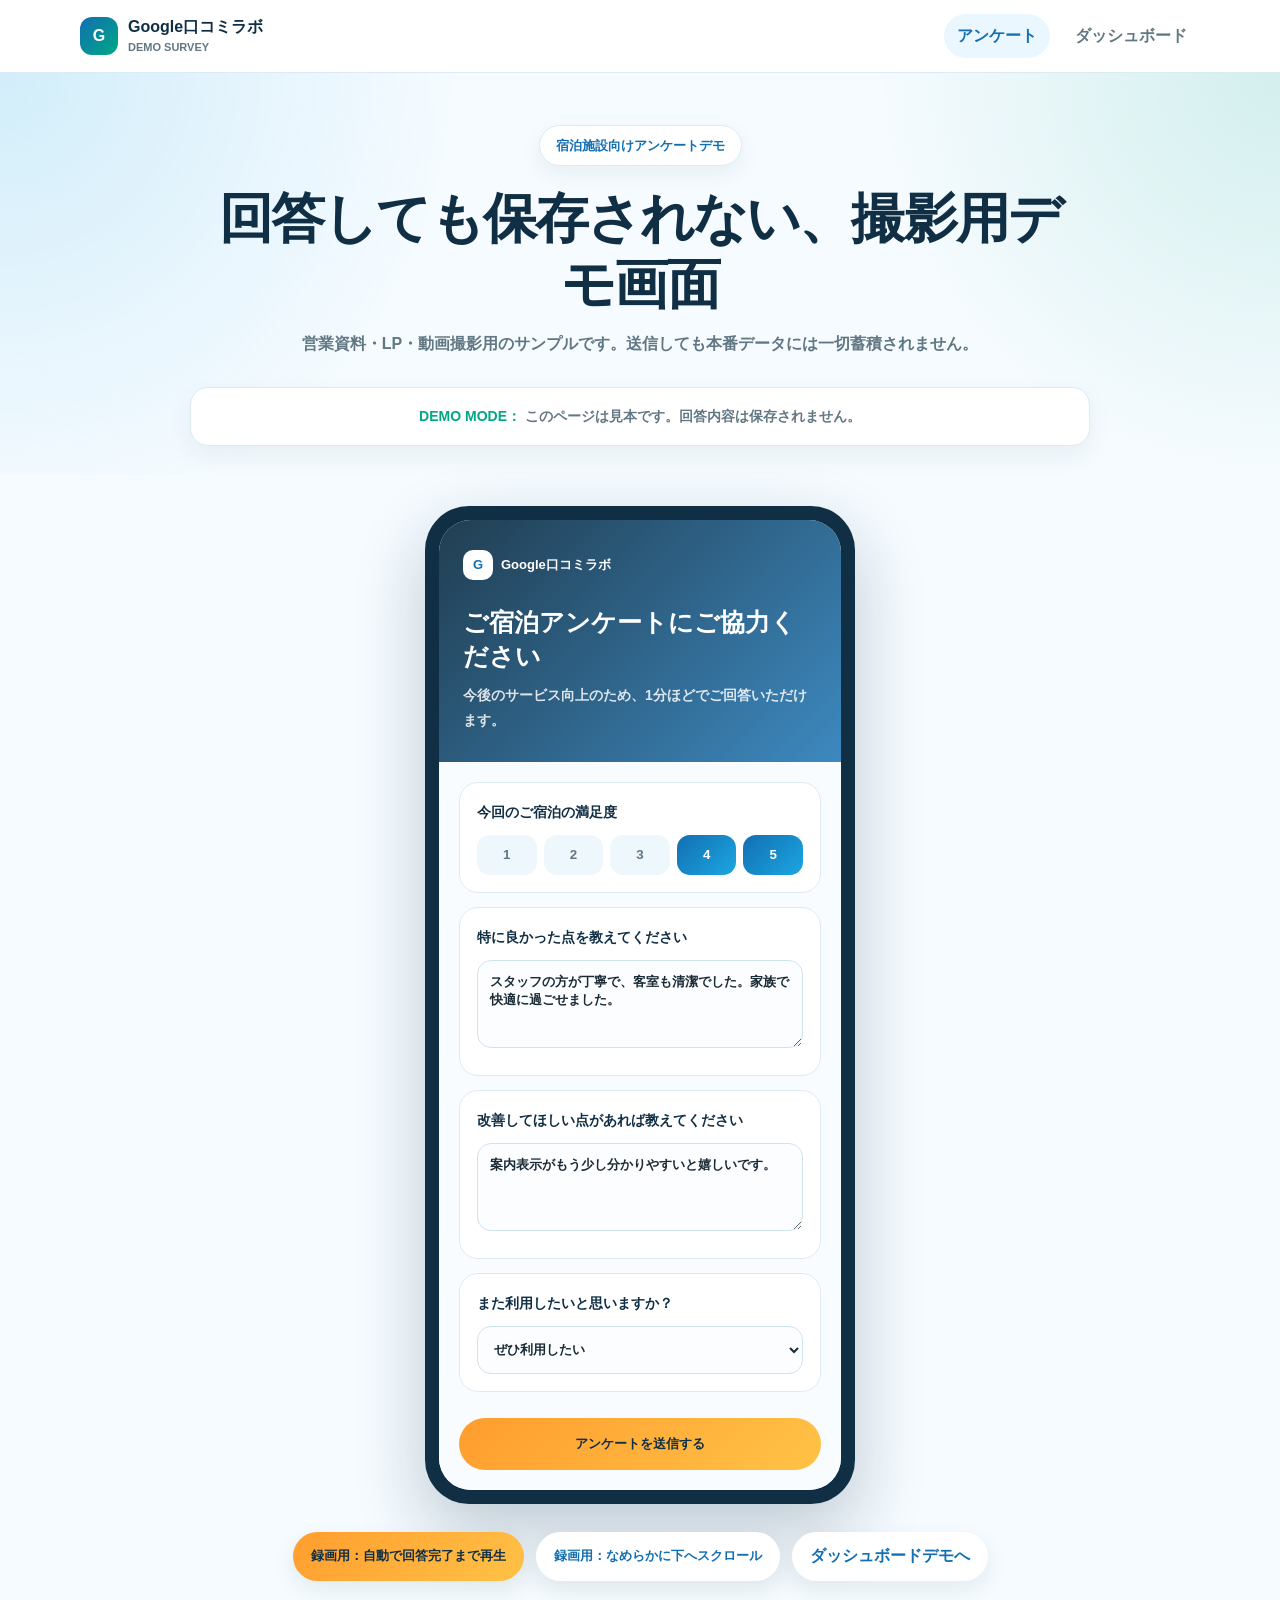
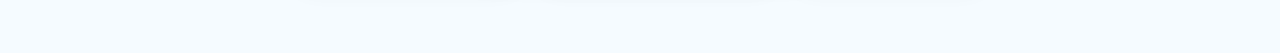
==== index.html @ e4e253d3 "Add files via upload" ====
<!DOCTYPE html><html lang="ja"><head><meta charset="UTF-8"><meta name="viewport" content="width=device-width,initial-scale=1.0"><title>Google口コミラボ｜アンケートデモ</title><link rel="stylesheet" href="style.css"></head><body><header class="demo-header"><div class="container header-inner"><a class="logo" href="index.html"><span class="logo-mark">G</span><span>Google口コミラボ<br><small>DEMO SURVEY</small></span></a><nav class="header-nav"><a class="active" href="index.html">アンケート</a><a href="dashboard.html">ダッシュボード</a></nav></div></header><section class="hero"><div class="container"><span class="badge">宿泊施設向けアンケートデモ</span><h1>回答しても保存されない、撮影用デモ画面</h1><p class="lead">営業資料・LP・動画撮影用のサンプルです。送信しても本番データには一切蓄積されません。</p><div class="notice"><strong>DEMO MODE：</strong> このページは見本です。回答内容は保存されません。</div></div></section><section class="screen-section"><div class="container"><div class="phone-wrap"><div class="phone-screen"><div id="surveyArea"><div class="survey-fv"><div class="mini-logo"><span>G</span>Google口コミラボ</div><h2>ご宿泊アンケートにご協力ください</h2><p>今後のサービス向上のため、1分ほどでご回答いただけます。</p></div><form class="survey-body" id="demoForm"><div class="form-card"><label>今回のご宿泊の満足度</label><div class="rating"><button type="button" class="rate">1</button><button type="button" class="rate">2</button><button type="button" class="rate">3</button><button type="button" class="rate selected">4</button><button type="button" class="rate selected">5</button></div></div><div class="form-card"><label>特に良かった点を教えてください</label><textarea>スタッフの方が丁寧で、客室も清潔でした。家族で快適に過ごせました。</textarea></div><div class="form-card"><label>改善してほしい点があれば教えてください</label><textarea>案内表示がもう少し分かりやすいと嬉しいです。</textarea></div><div class="form-card"><label>また利用したいと思いますか？</label><select><option>ぜひ利用したい</option><option>機会があれば利用したい</option><option>まだ分からない</option></select></div><button type="submit" class="submit-btn">アンケートを送信する</button></form></div><div class="thanks" id="thanksArea"><div class="thanks-card"><h2>ご回答ありがとうございました。</h2><p>よろしければ、先ほどのご感想をGoogle口コミにも投稿いただけますと幸いです。</p><div class="copy-box">スタッフの方が丁寧で、客室も清潔でした。家族で快適に過ごせました。</div><button class="copy-btn" type="button">コメントをコピーする</button><button class="review-btn" type="button">Google口コミを書く</button><button class="back-demo-btn" type="button" id="resetDemo">デモを最初に戻す</button></div></div></div></div><div class="demo-controls"><button class="demo-btn primary" id="autoSurvey">録画用：自動で回答完了まで再生</button><button class="demo-btn" id="smoothScroll">録画用：なめらかに下へスクロール</button><a class="demo-btn" href="dashboard.html">ダッシュボードデモへ</a></div></div></section><script>const form=document.getElementById('demoForm'),surveyArea=document.getElementById('surveyArea'),thanksArea=document.getElementById('thanksArea'),resetDemo=document.getElementById('resetDemo');form.addEventListener('submit',e=>{e.preventDefault();surveyArea.style.display='none';thanksArea.classList.add('is-show');window.scrollTo({top:0,behavior:'smooth'});});resetDemo.addEventListener('click',()=>{thanksArea.classList.remove('is-show');surveyArea.style.display='block';window.scrollTo({top:0,behavior:'smooth'});});document.querySelectorAll('.rate').forEach(btn=>{btn.addEventListener('click',()=>{document.querySelectorAll('.rate').forEach(b=>b.classList.remove('selected'));btn.classList.add('selected');});});document.getElementById('smoothScroll').addEventListener('click',()=>{window.scrollTo({top:0,behavior:'instant'});setTimeout(()=>{let speed=.55;window.demoScrolling=true;function scroll(){if(!window.demoScrolling)return;window.scrollBy(0,speed);if(window.innerHeight+window.scrollY>=document.body.scrollHeight-2){window.demoScrolling=false;return;}requestAnimationFrame(scroll)}scroll()},1000);});document.getElementById('autoSurvey').addEventListener('click',()=>{window.scrollTo({top:0,behavior:'instant'});setTimeout(()=>{const targetY=document.querySelector('.submit-btn').getBoundingClientRect().top+window.pageYOffset-160,startY=window.scrollY,distance=targetY-startY,duration=4200,start=performance.now();function ease(t){return t<.5?4*t*t*t:1-Math.pow(-2*t+2,3)/2}function animate(now){const p=Math.min((now-start)/duration,1);window.scrollTo(0,startY+distance*ease(p));if(p<1)requestAnimationFrame(animate);else setTimeout(()=>{surveyArea.style.display='none';thanksArea.classList.add('is-show');window.scrollTo({top:0,behavior:'smooth'});},700)}requestAnimationFrame(animate)},1200);});</script></body></html>
---- style.css ----
body{margin:0;font-family:"Hiragino Sans","Yu Gothic",sans-serif;background:#f5fbff;color:#1b2b35;line-height:1.8}*{box-sizing:border-box}a{text-decoration:none;color:inherit}.container{width:min(1120px,calc(100% - 32px));margin:auto}.demo-header{position:sticky;top:0;z-index:10;background:rgba(255,255,255,.94);border-bottom:1px solid #dcebf3;backdrop-filter:blur(12px)}.header-inner{min-height:72px;display:flex;justify-content:space-between;align-items:center}.logo{display:flex;gap:10px;align-items:center;font-weight:900;color:#102f44;line-height:1.2}.logo-mark{width:38px;height:38px;border-radius:12px;display:grid;place-items:center;background:linear-gradient(135deg,#126fb2,#00a884);color:white}.logo small{color:#617782;font-size:11px}.header-nav{display:flex;gap:12px;font-weight:800;color:#617782}.header-nav a{padding:8px 13px;border-radius:999px}.header-nav a.active,.header-nav a:hover{background:#eaf7ff;color:#126fb2}.hero{text-align:center;padding:52px 0 28px;background:radial-gradient(circle at top left,rgba(25,167,223,.16),transparent 34%),radial-gradient(circle at top right,rgba(0,168,132,.14),transparent 30%)}.badge{display:inline-flex;padding:8px 16px;border-radius:999px;background:white;border:1px solid #dcebf3;color:#126fb2;font-weight:900;font-size:13px;box-shadow:0 8px 22px rgba(16,47,68,.06)}h1{max-width:880px;margin:20px auto 12px;color:#102f44;font-size:clamp(32px,5vw,54px);line-height:1.22;letter-spacing:-.035em}.lead{max-width:760px;margin:auto;color:#617782;font-weight:650}.notice{width:min(900px,calc(100% - 32px));margin:28px auto 0;padding:16px 18px;border-radius:18px;background:white;border:1px solid #dcebf3;color:#617782;font-weight:700;font-size:14px;box-shadow:0 10px 26px rgba(16,47,68,.06)}.notice strong{color:#00a884}.screen-section{padding:32px 0 72px}.phone-wrap{width:min(430px,100%);margin:auto;padding:14px;border-radius:44px;background:#102f44;box-shadow:0 28px 70px rgba(16,47,68,.24)}.phone-screen{overflow:hidden;border-radius:32px;background:white}.survey-fv{padding:30px 24px 28px;color:white;background:linear-gradient(135deg,rgba(16,47,68,.93),rgba(18,111,178,.82)),url('https://www.begump.jp/wp-content/uploads/2025/03/%E5%AF%8C%E5%A3%AB%E5%B1%B1.jpg') center/cover}.mini-logo{display:inline-flex;align-items:center;gap:8px;margin-bottom:26px;font-weight:900;font-size:13px}.mini-logo span{width:30px;height:30px;display:grid;place-items:center;border-radius:10px;background:white;color:#126fb2}.survey-fv h2{margin:0 0 10px;font-size:25px;line-height:1.34}.survey-fv p{margin:0;color:rgba(255,255,255,.84);font-weight:650;font-size:14px}.survey-body{padding:20px;background:#f8fcff}.form-card{margin-bottom:14px;padding:17px;border-radius:19px;background:white;border:1px solid #dcebf3}.form-card label{display:block;margin-bottom:10px;color:#102f44;font-size:14px;font-weight:900}.rating{display:grid;grid-template-columns:repeat(5,1fr);gap:7px}.rate{height:40px;border-radius:13px;color:#617782;background:#eef7fc;border:0;cursor:pointer;font-weight:900}.rate.selected{color:white;background:linear-gradient(135deg,#126fb2,#1ba7e1)}textarea,select{width:100%;min-height:48px;border-radius:14px;border:1px solid #cfe3ee;background:#fbfdff;padding:12px;color:#1b2b35;font-weight:650}textarea{min-height:88px;resize:vertical}.submit-btn{width:100%;min-height:52px;margin-top:12px;border:0;border-radius:999px;color:#102f44;background:linear-gradient(135deg,#ff9d2e,#ffc247);font-weight:900;cursor:pointer}.thanks{display:none;padding:26px 20px 28px;background:#f8fcff}.thanks.is-show{display:block}.thanks-card{padding:22px;border-radius:24px;background:white;border:1px solid #dcebf3;box-shadow:0 12px 32px rgba(16,47,68,.08)}.thanks-card h2{margin:0 0 10px;color:#102f44;line-height:1.35}.thanks-card p{color:#617782;font-weight:650}.copy-box{margin:16px 0;padding:14px;border-radius:16px;background:#f8fcff;border:1px solid #dcebf3;color:#617782;font-size:14px;font-weight:700}.review-btn,.copy-btn,.back-demo-btn{width:100%;min-height:48px;display:grid;place-items:center;margin-top:10px;border-radius:999px;border:0;font-weight:900;cursor:pointer}.review-btn{color:white;background:linear-gradient(135deg,#00a884,#20c997)}.copy-btn{color:#126fb2;background:#eaf7ff}.back-demo-btn{color:#617782;background:#f3f7fa}.dashboard-wrap{padding:28px 0 76px}.dashboard{overflow:hidden;border-radius:30px;background:#f8fcff;border:1px solid #dcebf3;box-shadow:0 18px 48px rgba(16,47,68,.13)}.dash-top{padding:28px;color:white;background:linear-gradient(135deg,#102f44,#126fb2)}.dash-top h2{margin:0 0 8px;font-size:clamp(26px,4vw,38px);line-height:1.3}.dash-top p{margin:0;color:rgba(255,255,255,.78);font-weight:700}.filters{display:flex;flex-wrap:wrap;gap:8px;margin-top:18px}.filter{padding:7px 11px;border-radius:999px;background:rgba(255,255,255,.14);border:1px solid rgba(255,255,255,.18);font-size:12px;font-weight:900}.dash-body{padding:22px}.metrics{display:grid;grid-template-columns:repeat(4,1fr);gap:14px;margin-bottom:16px}.metric{padding:18px;border-radius:20px;background:white;border:1px solid #dcebf3;box-shadow:0 8px 20px rgba(16,47,68,.05)}.metric small{display:block;color:#617782;font-weight:900;font-size:12px}.metric strong{display:block;margin-top:6px;color:#102f44;font-size:clamp(28px,4vw,40px);line-height:1}.good{color:#00a884!important}.dash-grid{display:grid;grid-template-columns:1.15fr .85fr;gap:16px}.dash-card{padding:18px;border-radius:22px;background:white;border:1px solid #dcebf3;box-shadow:0 8px 22px rgba(16,47,68,.04)}.dash-card h3{margin:0 0 14px;color:#102f44;font-size:17px}.bars{height:180px;display:flex;align-items:end;gap:10px;padding:14px;background:linear-gradient(180deg,#f8fcff,#fff);border-radius:18px}.bar{flex:1;min-width:18px;border-radius:999px 999px 8px 8px;background:linear-gradient(180deg,#1ba7e1,#00a884)}.score-list{display:grid;gap:11px}.score-row{display:grid;grid-template-columns:74px 1fr 36px;gap:9px;align-items:center;color:#617782;font-size:13px;font-weight:900}.score-track{height:11px;overflow:hidden;border-radius:999px;background:#edf6fb}.score-fill{height:100%;border-radius:999px;background:linear-gradient(90deg,#126fb2,#00a884)}.comment{margin-bottom:10px;padding:13px;border-radius:15px;background:#f8fcff;border:1px solid #dcebf3;color:#617782;font-size:13px;font-weight:700}.demo-controls{display:flex;justify-content:center;gap:12px;margin:28px auto 0;flex-wrap:wrap}.demo-btn{min-height:46px;padding:10px 18px;border-radius:999px;border:0;background:white;color:#126fb2;font-weight:900;box-shadow:0 8px 22px rgba(16,47,68,.08);cursor:pointer}.demo-btn.primary{color:#102f44;background:linear-gradient(135deg,#ff9d2e,#ffc247)}@media(max-width:900px){.header-nav{display:none}.metrics,.dash-grid{grid-template-columns:1fr 1fr}}@media(max-width:620px){.container{width:min(100% - 26px,1120px)}.hero{padding-top:36px}.phone-wrap{border-radius:36px;padding:10px}.phone-screen{border-radius:28px}.metrics,.dash-grid{grid-template-columns:1fr}.dash-top,.dash-body{padding:18px}.score-row{grid-template-columns:62px 1fr 34px}}
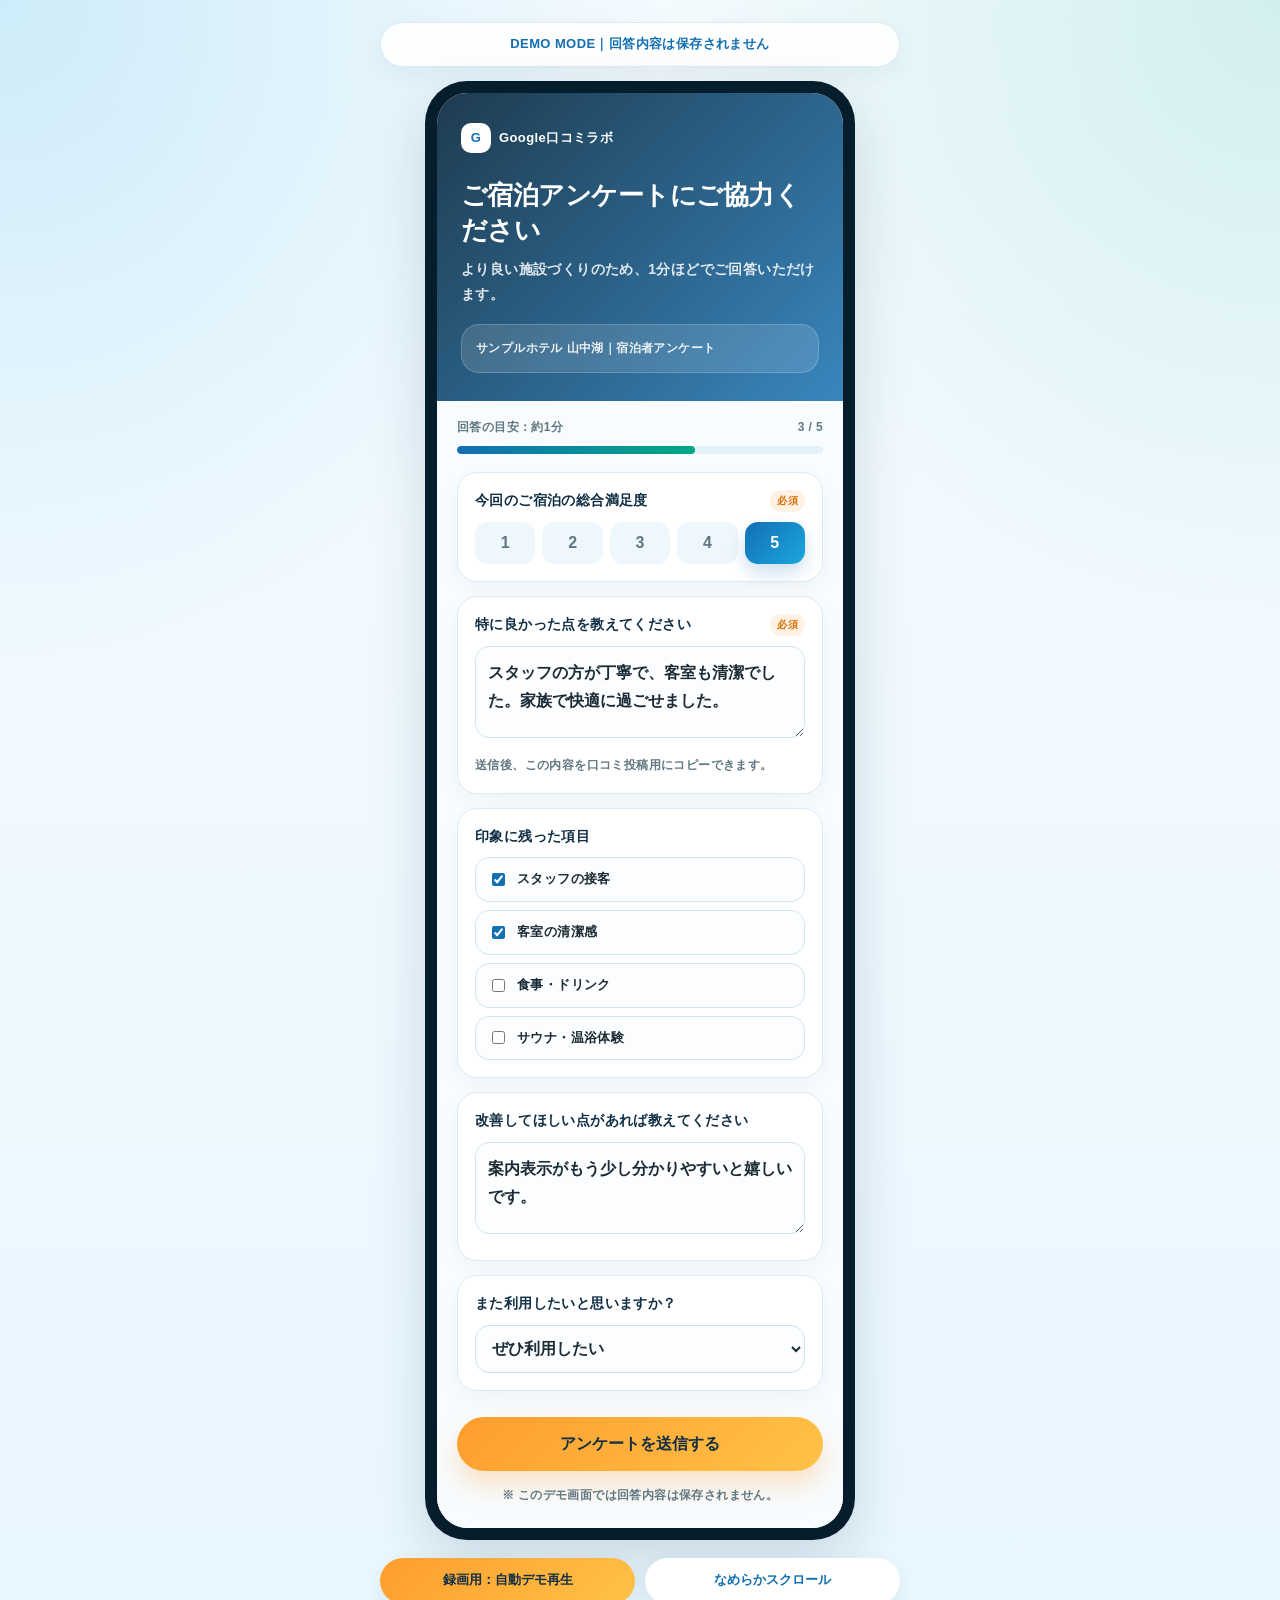
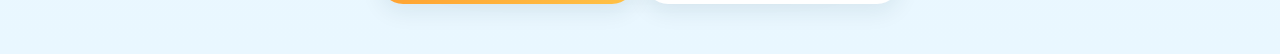
==== commit 5bbbbf16: "Update index.html" ====
--- a/index.html
+++ b/index.html
@@ -1 +1,357 @@
-<!DOCTYPE html><html lang="ja"><head><meta charset="UTF-8"><meta name="viewport" content="width=device-width,initial-scale=1.0"><title>Google口コミラボ｜アンケートデモ</title><link rel="stylesheet" href="style.css"></head><body><header class="demo-header"><div class="container header-inner"><a class="logo" href="index.html"><span class="logo-mark">G</span><span>Google口コミラボ<br><small>DEMO SURVEY</small></span></a><nav class="header-nav"><a class="active" href="index.html">アンケート</a><a href="dashboard.html">ダッシュボード</a></nav></div></header><section class="hero"><div class="container"><span class="badge">宿泊施設向けアンケートデモ</span><h1>回答しても保存されない、撮影用デモ画面</h1><p class="lead">営業資料・LP・動画撮影用のサンプルです。送信しても本番データには一切蓄積されません。</p><div class="notice"><strong>DEMO MODE：</strong> このページは見本です。回答内容は保存されません。</div></div></section><section class="screen-section"><div class="container"><div class="phone-wrap"><div class="phone-screen"><div id="surveyArea"><div class="survey-fv"><div class="mini-logo"><span>G</span>Google口コミラボ</div><h2>ご宿泊アンケートにご協力ください</h2><p>今後のサービス向上のため、1分ほどでご回答いただけます。</p></div><form class="survey-body" id="demoForm"><div class="form-card"><label>今回のご宿泊の満足度</label><div class="rating"><button type="button" class="rate">1</button><button type="button" class="rate">2</button><button type="button" class="rate">3</button><button type="button" class="rate selected">4</button><button type="button" class="rate selected">5</button></div></div><div class="form-card"><label>特に良かった点を教えてください</label><textarea>スタッフの方が丁寧で、客室も清潔でした。家族で快適に過ごせました。</textarea></div><div class="form-card"><label>改善してほしい点があれば教えてください</label><textarea>案内表示がもう少し分かりやすいと嬉しいです。</textarea></div><div class="form-card"><label>また利用したいと思いますか？</label><select><option>ぜひ利用したい</option><option>機会があれば利用したい</option><option>まだ分からない</option></select></div><button type="submit" class="submit-btn">アンケートを送信する</button></form></div><div class="thanks" id="thanksArea"><div class="thanks-card"><h2>ご回答ありがとうございました。</h2><p>よろしければ、先ほどのご感想をGoogle口コミにも投稿いただけますと幸いです。</p><div class="copy-box">スタッフの方が丁寧で、客室も清潔でした。家族で快適に過ごせました。</div><button class="copy-btn" type="button">コメントをコピーする</button><button class="review-btn" type="button">Google口コミを書く</button><button class="back-demo-btn" type="button" id="resetDemo">デモを最初に戻す</button></div></div></div></div><div class="demo-controls"><button class="demo-btn primary" id="autoSurvey">録画用：自動で回答完了まで再生</button><button class="demo-btn" id="smoothScroll">録画用：なめらかに下へスクロール</button><a class="demo-btn" href="dashboard.html">ダッシュボードデモへ</a></div></div></section><script>const form=document.getElementById('demoForm'),surveyArea=document.getElementById('surveyArea'),thanksArea=document.getElementById('thanksArea'),resetDemo=document.getElementById('resetDemo');form.addEventListener('submit',e=>{e.preventDefault();surveyArea.style.display='none';thanksArea.classList.add('is-show');window.scrollTo({top:0,behavior:'smooth'});});resetDemo.addEventListener('click',()=>{thanksArea.classList.remove('is-show');surveyArea.style.display='block';window.scrollTo({top:0,behavior:'smooth'});});document.querySelectorAll('.rate').forEach(btn=>{btn.addEventListener('click',()=>{document.querySelectorAll('.rate').forEach(b=>b.classList.remove('selected'));btn.classList.add('selected');});});document.getElementById('smoothScroll').addEventListener('click',()=>{window.scrollTo({top:0,behavior:'instant'});setTimeout(()=>{let speed=.55;window.demoScrolling=true;function scroll(){if(!window.demoScrolling)return;window.scrollBy(0,speed);if(window.innerHeight+window.scrollY>=document.body.scrollHeight-2){window.demoScrolling=false;return;}requestAnimationFrame(scroll)}scroll()},1000);});document.getElementById('autoSurvey').addEventListener('click',()=>{window.scrollTo({top:0,behavior:'instant'});setTimeout(()=>{const targetY=document.querySelector('.submit-btn').getBoundingClientRect().top+window.pageYOffset-160,startY=window.scrollY,distance=targetY-startY,duration=4200,start=performance.now();function ease(t){return t<.5?4*t*t*t:1-Math.pow(-2*t+2,3)/2}function animate(now){const p=Math.min((now-start)/duration,1);window.scrollTo(0,startY+distance*ease(p));if(p<1)requestAnimationFrame(animate);else setTimeout(()=>{surveyArea.style.display='none';thanksArea.classList.add('is-show');window.scrollTo({top:0,behavior:'smooth'});},700)}requestAnimationFrame(animate)},1200);});</script></body></html>+<!DOCTYPE html>
+<html lang="ja">
+<head>
+  <meta charset="UTF-8" />
+  <meta name="viewport" content="width=device-width, initial-scale=1.0" />
+
+  <title>Google口コミラボ｜宿泊施設アンケートデモ</title>
+  <meta name="description" content="Google口コミラボの宿泊施設向けアンケートデモ画面。回答内容は保存されません。" />
+
+  <style>
+    :root {
+      --navy: #102f44;
+      --navy2: #061d2c;
+      --blue: #126fb2;
+      --blue2: #1ba7e1;
+      --green: #00a884;
+      --green2: #21c997;
+      --orange: #ff9d2e;
+      --yellow: #ffd84d;
+      --sky: #eaf7ff;
+      --mint: #eafff8;
+      --bg: #f5fbff;
+      --white: #ffffff;
+      --text: #1b2b35;
+      --muted: #617782;
+      --line: #dcebf3;
+      --shadow: 0 20px 56px rgba(16, 47, 68, .16);
+    }
+
+    * { box-sizing: border-box; }
+    html { scroll-behavior: smooth; }
+
+    body {
+      margin: 0;
+      min-height: 100vh;
+      color: var(--text);
+      background:
+        radial-gradient(circle at top left, rgba(27, 167, 225, .18), transparent 32%),
+        radial-gradient(circle at top right, rgba(0, 168, 132, .14), transparent 30%),
+        linear-gradient(180deg, #f5fbff 0%, #e9f7ff 100%);
+      font-family: "Hiragino Sans", "Hiragino Kaku Gothic ProN", "Yu Gothic", "YuGothic", "Noto Sans JP", sans-serif;
+      line-height: 1.75;
+      letter-spacing: .025em;
+      font-feature-settings: "palt";
+    }
+
+    button, input, textarea, select { font: inherit; }
+    button { cursor: pointer; }
+
+    .page { min-height: 100vh; padding: 22px 14px 50px; }
+
+    .demo-label {
+      width: min(520px, 100%);
+      margin: 0 auto 14px;
+      padding: 10px 14px;
+      border-radius: 999px;
+      background: rgba(255, 255, 255, .92);
+      border: 1px solid var(--line);
+      color: var(--blue);
+      box-shadow: 0 8px 24px rgba(16, 47, 68, .06);
+      text-align: center;
+      font-size: 13px;
+      font-weight: 900;
+    }
+
+    .phone {
+      width: min(430px, 100%);
+      margin: 0 auto;
+      padding: 12px;
+      border-radius: 42px;
+      background: var(--navy2);
+      box-shadow: var(--shadow);
+    }
+
+    .screen { overflow: hidden; border-radius: 31px; background: #fff; }
+
+    .hero {
+      position: relative;
+      padding: 30px 24px 28px;
+      color: #fff;
+      background:
+        linear-gradient(135deg, rgba(16, 47, 68, .94), rgba(18, 111, 178, .84)),
+        url("https://www.begump.jp/wp-content/uploads/2025/03/%E5%AF%8C%E5%A3%AB%E5%B1%B1.jpg") center/cover;
+    }
+
+    .logo {
+      position: relative;
+      z-index: 1;
+      display: inline-flex;
+      align-items: center;
+      gap: 8px;
+      margin-bottom: 25px;
+      font-size: 13px;
+      font-weight: 900;
+    }
+
+    .logo-mark {
+      width: 30px;
+      height: 30px;
+      display: grid;
+      place-items: center;
+      border-radius: 10px;
+      background: #fff;
+      color: var(--blue);
+      font-weight: 900;
+    }
+
+    .hero h1 {
+      position: relative;
+      z-index: 1;
+      margin: 0 0 10px;
+      font-size: 26px;
+      line-height: 1.33;
+      letter-spacing: -.02em;
+    }
+
+    .hero p {
+      position: relative;
+      z-index: 1;
+      margin: 0;
+      color: rgba(255,255,255,.86);
+      font-size: 14px;
+      font-weight: 650;
+    }
+
+    .facility {
+      position: relative;
+      z-index: 1;
+      margin-top: 18px;
+      padding: 13px 14px;
+      border-radius: 18px;
+      background: rgba(255, 255, 255, .13);
+      border: 1px solid rgba(255, 255, 255, .18);
+      color: rgba(255,255,255,.9);
+      font-size: 12px;
+      font-weight: 850;
+    }
+
+    .step-bar { padding: 16px 20px 0; background: #f8fcff; }
+    .progress-label { display: flex; align-items: center; justify-content: space-between; margin-bottom: 8px; color: var(--muted); font-size: 12px; font-weight: 900; }
+    .progress-track { height: 8px; overflow: hidden; border-radius: 999px; background: #e4f1f8; }
+    .progress-fill { width: 65%; height: 100%; border-radius: 999px; background: linear-gradient(90deg, var(--blue), var(--green)); }
+
+    .form-area { padding: 18px 20px 22px; background: #f8fcff; }
+
+    .form-card {
+      margin-bottom: 14px;
+      padding: 17px;
+      border-radius: 20px;
+      background: #fff;
+      border: 1px solid var(--line);
+      box-shadow: 0 8px 20px rgba(16,47,68,.04);
+    }
+
+    .question-title { display: flex; align-items: center; justify-content: space-between; gap: 10px; margin-bottom: 10px; }
+    .question-title label { display: block; color: var(--navy); font-size: 14px; font-weight: 900; line-height: 1.55; }
+    .required { flex: 0 0 auto; display: inline-flex; align-items: center; padding: 2px 7px; border-radius: 999px; background: #fff1e3; color: #d76d00; font-size: 10px; font-weight: 900; }
+
+    .rating { display: grid; grid-template-columns: repeat(5, 1fr); gap: 7px; }
+    .rate { height: 42px; display: grid; place-items: center; border-radius: 13px; color: var(--muted); background: #eef7fc; border: 0; font-weight: 900; transition: .2s ease; }
+    .rate.is-selected { color: #fff; background: linear-gradient(135deg, var(--blue), var(--blue2)); box-shadow: 0 8px 18px rgba(18,111,178,.22); }
+
+    .choice-grid { display: grid; gap: 8px; }
+    .choice { display: flex; align-items: center; gap: 9px; min-height: 42px; padding: 10px 12px; border-radius: 14px; background: #fbfdff; border: 1px solid #d2e4ee; color: var(--text); font-size: 13px; font-weight: 750; }
+    .choice input { accent-color: var(--blue); }
+
+    textarea, select, input[type="text"] { width: 100%; min-height: 48px; border-radius: 14px; border: 1px solid #cfe3ee; background: #fbfdff; padding: 12px; color: var(--text); font-weight: 650; outline: none; }
+    textarea { min-height: 92px; resize: vertical; }
+    .hint { margin: 8px 0 0; color: var(--muted); font-size: 12px; font-weight: 700; }
+
+    .submit-btn { width: 100%; min-height: 54px; margin-top: 12px; border: 0; border-radius: 999px; color: var(--navy); background: linear-gradient(135deg, var(--orange), #ffc247); box-shadow: 0 14px 28px rgba(255, 157, 46, .28); font-weight: 900; }
+    .privacy { margin: 14px 0 0; color: var(--muted); font-size: 12px; font-weight: 700; text-align: center; }
+
+    .thanks-area { display: none; padding: 26px 20px 28px; background: #f8fcff; }
+    .thanks-area.is-show { display: block; }
+    .thanks-card { padding: 22px; border-radius: 24px; background: #fff; border: 1px solid var(--line); box-shadow: 0 12px 32px rgba(16,47,68,.08); }
+    .check-icon { width: 58px; height: 58px; display: grid; place-items: center; margin: 0 auto 16px; border-radius: 50%; color: #fff; background: linear-gradient(135deg, var(--green), var(--green2)); font-size: 28px; font-weight: 900; }
+    .thanks-card h2 { margin: 0 0 10px; color: var(--navy); text-align: center; line-height: 1.35; font-size: 24px; }
+    .thanks-card > p { margin: 0 0 18px; color: var(--muted); font-weight: 650; text-align: center; }
+
+    .review-box { padding: 16px; border-radius: 18px; background: var(--mint); border: 1px solid rgba(0,168,132,.18); }
+    .review-box h3 { margin: 0 0 8px; color: var(--green); font-size: 17px; line-height: 1.45; }
+    .review-box p { margin: 0; color: var(--muted); font-size: 13px; font-weight: 650; }
+    .copy-text { margin: 14px 0; padding: 14px; border-radius: 16px; background: #fff; border: 1px solid var(--line); color: var(--muted); font-size: 14px; font-weight: 700; }
+
+    .review-btn, .copy-btn, .reset-btn { width: 100%; min-height: 48px; display: grid; place-items: center; margin-top: 10px; border-radius: 999px; border: 0; font-weight: 900; }
+    .review-btn { color: #fff; background: linear-gradient(135deg, var(--green), var(--green2)); }
+    .copy-btn { color: var(--blue); background: var(--sky); }
+    .reset-btn { color: var(--muted); background: #f3f7fa; }
+    .copied { display: none; margin-top: 8px; color: var(--green); font-size: 13px; font-weight: 900; text-align: center; }
+    .copied.is-show { display: block; }
+
+    .demo-controls { width: min(520px, 100%); margin: 18px auto 0; display: grid; grid-template-columns: 1fr 1fr; gap: 10px; }
+    .demo-btn { min-height: 46px; border: 0; border-radius: 999px; color: var(--blue); background: #fff; box-shadow: 0 8px 22px rgba(16,47,68,.08); font-weight: 900; font-size: 13px; }
+    .demo-btn.primary { color: var(--navy); background: linear-gradient(135deg, var(--orange), #ffc247); }
+
+    @media (max-width: 520px) {
+      .page { padding: 14px 10px 38px; }
+      .phone { border-radius: 34px; padding: 9px; }
+      .screen { border-radius: 27px; }
+      .hero { padding: 26px 20px 24px; }
+      .hero h1 { font-size: 24px; }
+      .form-area { padding: 16px; }
+      .question-title { align-items: flex-start; flex-direction: column; gap: 5px; }
+      .demo-controls { grid-template-columns: 1fr; }
+    }
+  </style>
+</head>
+
+<body>
+  <main class="page">
+    <div class="demo-label">DEMO MODE｜回答内容は保存されません</div>
+
+    <div class="phone">
+      <div class="screen">
+        <div id="surveyScreen">
+          <section class="hero">
+            <div class="logo"><span class="logo-mark">G</span>Google口コミラボ</div>
+            <h1>ご宿泊アンケートにご協力ください</h1>
+            <p>より良い施設づくりのため、1分ほどでご回答いただけます。</p>
+            <div class="facility">サンプルホテル 山中湖｜宿泊者アンケート</div>
+          </section>
+
+          <div class="step-bar">
+            <div class="progress-label"><span>回答の目安：約1分</span><span>3 / 5</span></div>
+            <div class="progress-track"><div class="progress-fill"></div></div>
+          </div>
+
+          <form class="form-area" id="surveyForm">
+            <div class="form-card">
+              <div class="question-title"><label>今回のご宿泊の総合満足度</label><span class="required">必須</span></div>
+              <div class="rating" data-rating="total">
+                <button type="button" class="rate">1</button><button type="button" class="rate">2</button><button type="button" class="rate">3</button><button type="button" class="rate">4</button><button type="button" class="rate is-selected">5</button>
+              </div>
+            </div>
+
+            <div class="form-card">
+              <div class="question-title"><label>特に良かった点を教えてください</label><span class="required">必須</span></div>
+              <textarea id="goodComment">スタッフの方が丁寧で、客室も清潔でした。家族で快適に過ごせました。</textarea>
+              <p class="hint">送信後、この内容を口コミ投稿用にコピーできます。</p>
+            </div>
+
+            <div class="form-card">
+              <div class="question-title"><label>印象に残った項目</label></div>
+              <div class="choice-grid">
+                <label class="choice"><input type="checkbox" checked> スタッフの接客</label>
+                <label class="choice"><input type="checkbox" checked> 客室の清潔感</label>
+                <label class="choice"><input type="checkbox"> 食事・ドリンク</label>
+                <label class="choice"><input type="checkbox"> サウナ・温浴体験</label>
+              </div>
+            </div>
+
+            <div class="form-card">
+              <div class="question-title"><label>改善してほしい点があれば教えてください</label></div>
+              <textarea>案内表示がもう少し分かりやすいと嬉しいです。</textarea>
+            </div>
+
+            <div class="form-card">
+              <div class="question-title"><label>また利用したいと思いますか？</label></div>
+              <select><option>ぜひ利用したい</option><option>機会があれば利用したい</option><option>まだ分からない</option></select>
+            </div>
+
+            <button type="submit" class="submit-btn">アンケートを送信する</button>
+            <p class="privacy">※ このデモ画面では回答内容は保存されません。</p>
+          </form>
+        </div>
+
+        <div class="thanks-area" id="thanksScreen">
+          <div class="thanks-card">
+            <div class="check-icon">✓</div>
+            <h2>ご回答ありがとうございました。</h2>
+            <p>いただいたご意見は、より良い施設運営のために活用いたします。</p>
+            <div class="review-box">
+              <h3>よろしければGoogle口コミもお願いできますか？</h3>
+              <p>先ほどのご感想をコピーして、そのまま口コミに貼り付けできます。</p>
+            </div>
+            <div class="copy-text" id="copyText">スタッフの方が丁寧で、客室も清潔でした。家族で快適に過ごせました。</div>
+            <button type="button" class="copy-btn" id="copyBtn">コメントをコピーする</button>
+            <div class="copied" id="copied">コピーしました！</div>
+            <button type="button" class="review-btn" id="reviewBtn">Google口コミを書く</button>
+            <button type="button" class="reset-btn" id="resetBtn">最初に戻る</button>
+          </div>
+        </div>
+      </div>
+    </div>
+
+    <div class="demo-controls">
+      <button class="demo-btn primary" id="autoDemo">録画用：自動デモ再生</button>
+      <button class="demo-btn" id="smoothScroll">なめらかスクロール</button>
+    </div>
+  </main>
+
+  <script>
+    const surveyScreen = document.getElementById("surveyScreen");
+    const thanksScreen = document.getElementById("thanksScreen");
+    const surveyForm = document.getElementById("surveyForm");
+    const resetBtn = document.getElementById("resetBtn");
+    const copyBtn = document.getElementById("copyBtn");
+    const reviewBtn = document.getElementById("reviewBtn");
+    const copied = document.getElementById("copied");
+    const goodComment = document.getElementById("goodComment");
+    const copyText = document.getElementById("copyText");
+
+    document.querySelectorAll(".rating").forEach((group) => {
+      const buttons = group.querySelectorAll(".rate");
+      buttons.forEach((button, index) => {
+        button.addEventListener("click", () => {
+          buttons.forEach((btn, btnIndex) => btn.classList.toggle("is-selected", btnIndex <= index));
+        });
+      });
+    });
+
+    function showThanks() {
+      const text = goodComment.value.trim() || "スタッフの方が丁寧で、客室も清潔でした。家族で快適に過ごせました。";
+      copyText.textContent = text;
+      surveyScreen.style.display = "none";
+      thanksScreen.classList.add("is-show");
+      copied.classList.remove("is-show");
+      window.scrollTo({ top: 0, behavior: "smooth" });
+    }
+
+    surveyForm.addEventListener("submit", (event) => { event.preventDefault(); showThanks(); });
+    resetBtn.addEventListener("click", () => { thanksScreen.classList.remove("is-show"); surveyScreen.style.display = "block"; copied.classList.remove("is-show"); window.scrollTo({ top: 0, behavior: "smooth" }); });
+    copyBtn.addEventListener("click", async () => { try { await navigator.clipboard.writeText(copyText.textContent); } catch (e) {} copied.classList.add("is-show"); });
+    reviewBtn.addEventListener("click", () => { alert("デモ画面のため、実際のGoogle口コミページには遷移しません。"); });
+
+    document.getElementById("smoothScroll").addEventListener("click", () => {
+      window.scrollTo({ top: 0, behavior: "instant" });
+      setTimeout(() => {
+        let speed = 0.48; window.demoScrolling = true;
+        function scroll() {
+          if (!window.demoScrolling) return;
+          window.scrollBy(0, speed);
+          if (window.innerHeight + window.scrollY >= document.body.scrollHeight - 2) { window.demoScrolling = false; return; }
+          requestAnimationFrame(scroll);
+        }
+        scroll();
+      }, 800);
+    });
+
+    document.getElementById("autoDemo").addEventListener("click", () => {
+      thanksScreen.classList.remove("is-show"); surveyScreen.style.display = "block"; copied.classList.remove("is-show"); window.scrollTo({ top: 0, behavior: "instant" });
+      setTimeout(() => {
+        const targetY = document.querySelector(".submit-btn").getBoundingClientRect().top + window.pageYOffset - 190;
+        const startY = window.scrollY; const distance = targetY - startY; const duration = 4300; const start = performance.now();
+        function easeInOutCubic(t) { return t < 0.5 ? 4 * t * t * t : 1 - Math.pow(-2 * t + 2, 3) / 2; }
+        function animate(now) {
+          const elapsed = now - start; const progress = Math.min(elapsed / duration, 1);
+          window.scrollTo(0, startY + distance * easeInOutCubic(progress));
+          if (progress < 1) requestAnimationFrame(animate); else setTimeout(showThanks, 700);
+        }
+        requestAnimationFrame(animate);
+      }, 1000);
+    });
+  </script>
+</body>
+</html>
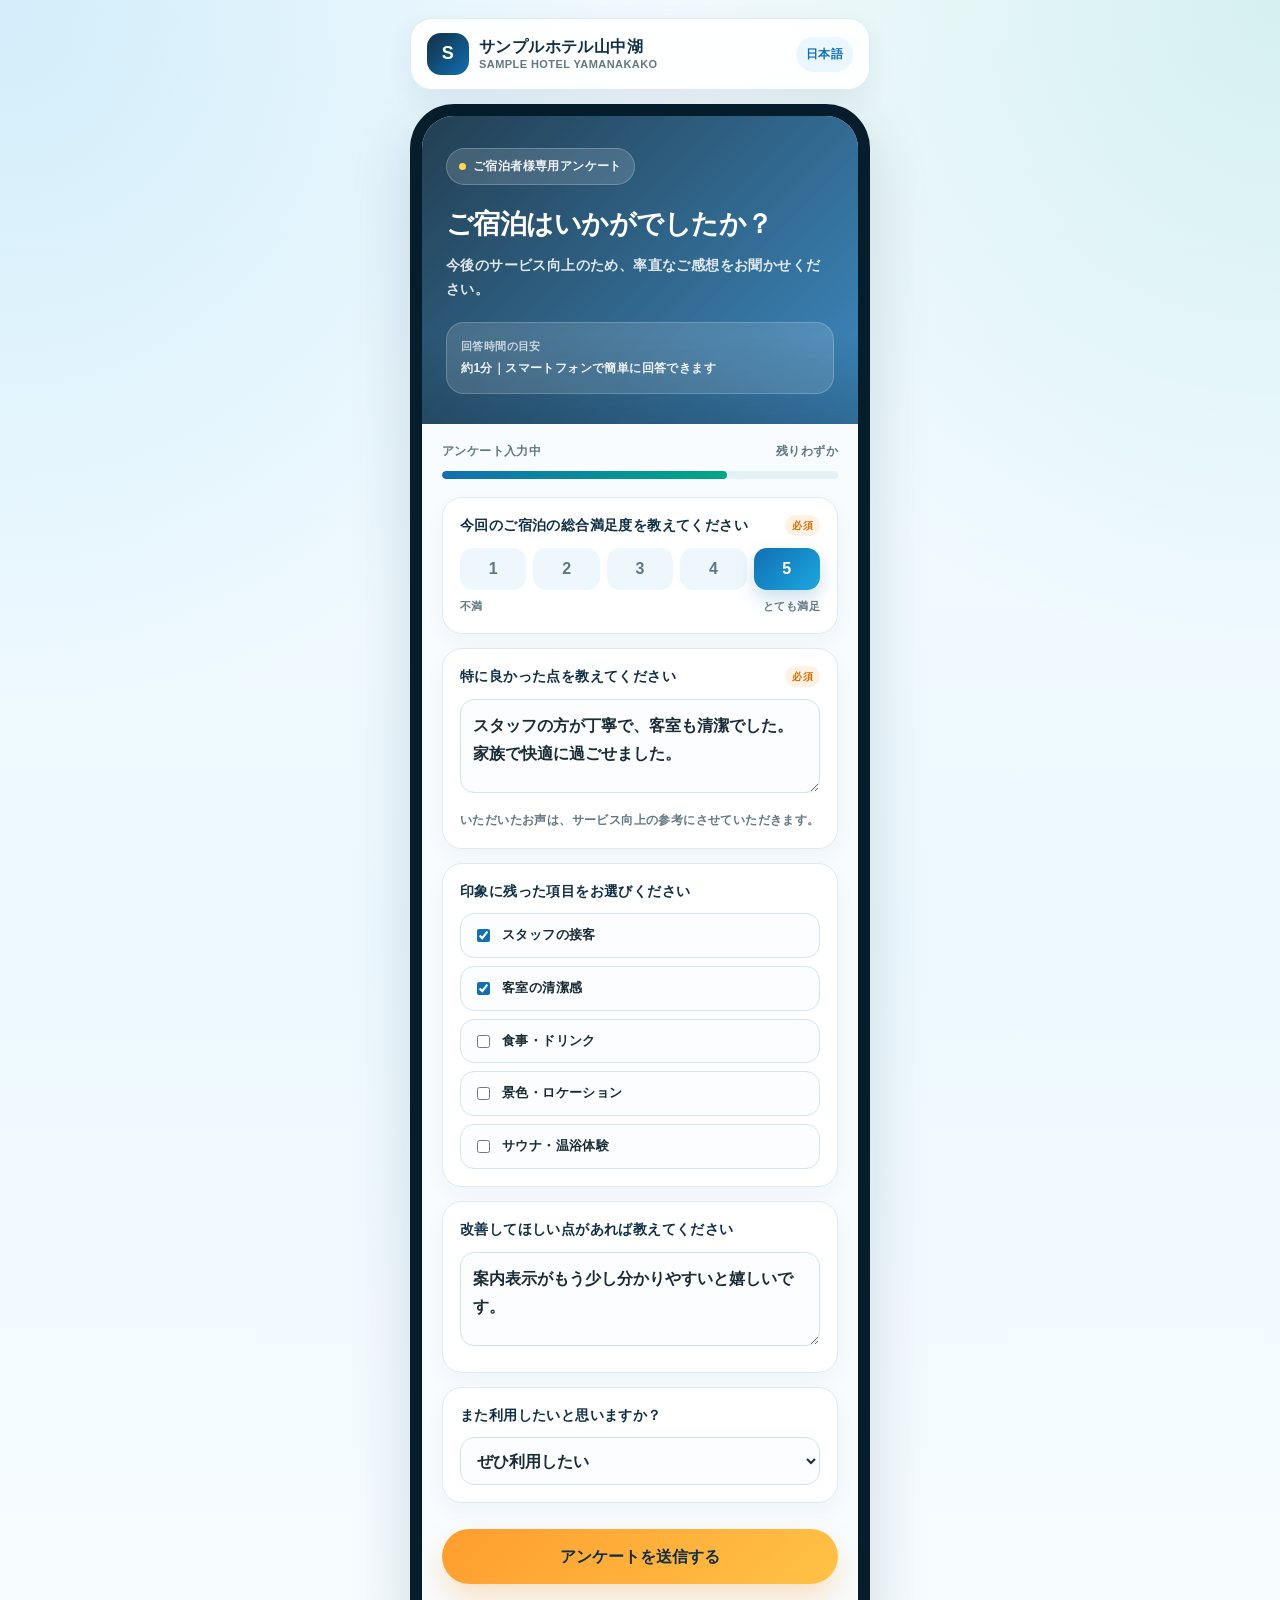
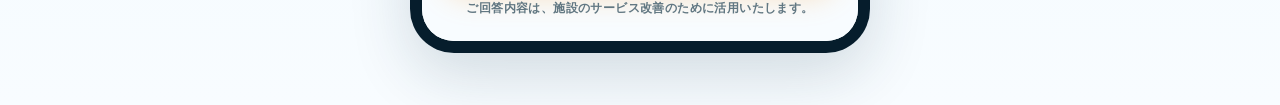
==== commit 7df47ca8: "Update index.html" ====
--- a/index.html
+++ b/index.html
@@ -4,354 +4,144 @@
   <meta charset="UTF-8" />
   <meta name="viewport" content="width=device-width, initial-scale=1.0" />
 
-  <title>Google口コミラボ｜宿泊施設アンケートデモ</title>
-  <meta name="description" content="Google口コミラボの宿泊施設向けアンケートデモ画面。回答内容は保存されません。" />
+  <title>サンプルホテル山中湖｜ご宿泊アンケート</title>
+  <meta name="description" content="サンプルホテル山中湖のご宿泊アンケートページです。" />
 
   <style>
-    :root {
-      --navy: #102f44;
-      --navy2: #061d2c;
-      --blue: #126fb2;
-      --blue2: #1ba7e1;
-      --green: #00a884;
-      --green2: #21c997;
-      --orange: #ff9d2e;
-      --yellow: #ffd84d;
-      --sky: #eaf7ff;
-      --mint: #eafff8;
-      --bg: #f5fbff;
-      --white: #ffffff;
-      --text: #1b2b35;
-      --muted: #617782;
-      --line: #dcebf3;
-      --shadow: 0 20px 56px rgba(16, 47, 68, .16);
-    }
-
-    * { box-sizing: border-box; }
-    html { scroll-behavior: smooth; }
-
-    body {
-      margin: 0;
-      min-height: 100vh;
-      color: var(--text);
-      background:
-        radial-gradient(circle at top left, rgba(27, 167, 225, .18), transparent 32%),
-        radial-gradient(circle at top right, rgba(0, 168, 132, .14), transparent 30%),
-        linear-gradient(180deg, #f5fbff 0%, #e9f7ff 100%);
-      font-family: "Hiragino Sans", "Hiragino Kaku Gothic ProN", "Yu Gothic", "YuGothic", "Noto Sans JP", sans-serif;
-      line-height: 1.75;
-      letter-spacing: .025em;
-      font-feature-settings: "palt";
-    }
-
-    button, input, textarea, select { font: inherit; }
-    button { cursor: pointer; }
-
-    .page { min-height: 100vh; padding: 22px 14px 50px; }
-
-    .demo-label {
-      width: min(520px, 100%);
-      margin: 0 auto 14px;
-      padding: 10px 14px;
-      border-radius: 999px;
-      background: rgba(255, 255, 255, .92);
-      border: 1px solid var(--line);
-      color: var(--blue);
-      box-shadow: 0 8px 24px rgba(16, 47, 68, .06);
-      text-align: center;
-      font-size: 13px;
-      font-weight: 900;
-    }
-
-    .phone {
-      width: min(430px, 100%);
-      margin: 0 auto;
-      padding: 12px;
-      border-radius: 42px;
-      background: var(--navy2);
-      box-shadow: var(--shadow);
-    }
-
-    .screen { overflow: hidden; border-radius: 31px; background: #fff; }
-
-    .hero {
-      position: relative;
-      padding: 30px 24px 28px;
-      color: #fff;
-      background:
-        linear-gradient(135deg, rgba(16, 47, 68, .94), rgba(18, 111, 178, .84)),
-        url("https://www.begump.jp/wp-content/uploads/2025/03/%E5%AF%8C%E5%A3%AB%E5%B1%B1.jpg") center/cover;
-    }
-
-    .logo {
-      position: relative;
-      z-index: 1;
-      display: inline-flex;
-      align-items: center;
-      gap: 8px;
-      margin-bottom: 25px;
-      font-size: 13px;
-      font-weight: 900;
-    }
-
-    .logo-mark {
-      width: 30px;
-      height: 30px;
-      display: grid;
-      place-items: center;
-      border-radius: 10px;
-      background: #fff;
-      color: var(--blue);
-      font-weight: 900;
-    }
-
-    .hero h1 {
-      position: relative;
-      z-index: 1;
-      margin: 0 0 10px;
-      font-size: 26px;
-      line-height: 1.33;
-      letter-spacing: -.02em;
-    }
-
-    .hero p {
-      position: relative;
-      z-index: 1;
-      margin: 0;
-      color: rgba(255,255,255,.86);
-      font-size: 14px;
-      font-weight: 650;
-    }
-
-    .facility {
-      position: relative;
-      z-index: 1;
-      margin-top: 18px;
-      padding: 13px 14px;
-      border-radius: 18px;
-      background: rgba(255, 255, 255, .13);
-      border: 1px solid rgba(255, 255, 255, .18);
-      color: rgba(255,255,255,.9);
-      font-size: 12px;
-      font-weight: 850;
-    }
-
-    .step-bar { padding: 16px 20px 0; background: #f8fcff; }
-    .progress-label { display: flex; align-items: center; justify-content: space-between; margin-bottom: 8px; color: var(--muted); font-size: 12px; font-weight: 900; }
-    .progress-track { height: 8px; overflow: hidden; border-radius: 999px; background: #e4f1f8; }
-    .progress-fill { width: 65%; height: 100%; border-radius: 999px; background: linear-gradient(90deg, var(--blue), var(--green)); }
-
-    .form-area { padding: 18px 20px 22px; background: #f8fcff; }
-
-    .form-card {
-      margin-bottom: 14px;
-      padding: 17px;
-      border-radius: 20px;
-      background: #fff;
-      border: 1px solid var(--line);
-      box-shadow: 0 8px 20px rgba(16,47,68,.04);
-    }
-
-    .question-title { display: flex; align-items: center; justify-content: space-between; gap: 10px; margin-bottom: 10px; }
-    .question-title label { display: block; color: var(--navy); font-size: 14px; font-weight: 900; line-height: 1.55; }
-    .required { flex: 0 0 auto; display: inline-flex; align-items: center; padding: 2px 7px; border-radius: 999px; background: #fff1e3; color: #d76d00; font-size: 10px; font-weight: 900; }
-
-    .rating { display: grid; grid-template-columns: repeat(5, 1fr); gap: 7px; }
-    .rate { height: 42px; display: grid; place-items: center; border-radius: 13px; color: var(--muted); background: #eef7fc; border: 0; font-weight: 900; transition: .2s ease; }
-    .rate.is-selected { color: #fff; background: linear-gradient(135deg, var(--blue), var(--blue2)); box-shadow: 0 8px 18px rgba(18,111,178,.22); }
-
-    .choice-grid { display: grid; gap: 8px; }
-    .choice { display: flex; align-items: center; gap: 9px; min-height: 42px; padding: 10px 12px; border-radius: 14px; background: #fbfdff; border: 1px solid #d2e4ee; color: var(--text); font-size: 13px; font-weight: 750; }
-    .choice input { accent-color: var(--blue); }
-
-    textarea, select, input[type="text"] { width: 100%; min-height: 48px; border-radius: 14px; border: 1px solid #cfe3ee; background: #fbfdff; padding: 12px; color: var(--text); font-weight: 650; outline: none; }
-    textarea { min-height: 92px; resize: vertical; }
-    .hint { margin: 8px 0 0; color: var(--muted); font-size: 12px; font-weight: 700; }
-
-    .submit-btn { width: 100%; min-height: 54px; margin-top: 12px; border: 0; border-radius: 999px; color: var(--navy); background: linear-gradient(135deg, var(--orange), #ffc247); box-shadow: 0 14px 28px rgba(255, 157, 46, .28); font-weight: 900; }
-    .privacy { margin: 14px 0 0; color: var(--muted); font-size: 12px; font-weight: 700; text-align: center; }
-
-    .thanks-area { display: none; padding: 26px 20px 28px; background: #f8fcff; }
-    .thanks-area.is-show { display: block; }
-    .thanks-card { padding: 22px; border-radius: 24px; background: #fff; border: 1px solid var(--line); box-shadow: 0 12px 32px rgba(16,47,68,.08); }
-    .check-icon { width: 58px; height: 58px; display: grid; place-items: center; margin: 0 auto 16px; border-radius: 50%; color: #fff; background: linear-gradient(135deg, var(--green), var(--green2)); font-size: 28px; font-weight: 900; }
-    .thanks-card h2 { margin: 0 0 10px; color: var(--navy); text-align: center; line-height: 1.35; font-size: 24px; }
-    .thanks-card > p { margin: 0 0 18px; color: var(--muted); font-weight: 650; text-align: center; }
-
-    .review-box { padding: 16px; border-radius: 18px; background: var(--mint); border: 1px solid rgba(0,168,132,.18); }
-    .review-box h3 { margin: 0 0 8px; color: var(--green); font-size: 17px; line-height: 1.45; }
-    .review-box p { margin: 0; color: var(--muted); font-size: 13px; font-weight: 650; }
-    .copy-text { margin: 14px 0; padding: 14px; border-radius: 16px; background: #fff; border: 1px solid var(--line); color: var(--muted); font-size: 14px; font-weight: 700; }
-
-    .review-btn, .copy-btn, .reset-btn { width: 100%; min-height: 48px; display: grid; place-items: center; margin-top: 10px; border-radius: 999px; border: 0; font-weight: 900; }
-    .review-btn { color: #fff; background: linear-gradient(135deg, var(--green), var(--green2)); }
-    .copy-btn { color: var(--blue); background: var(--sky); }
-    .reset-btn { color: var(--muted); background: #f3f7fa; }
-    .copied { display: none; margin-top: 8px; color: var(--green); font-size: 13px; font-weight: 900; text-align: center; }
-    .copied.is-show { display: block; }
-
-    .demo-controls { width: min(520px, 100%); margin: 18px auto 0; display: grid; grid-template-columns: 1fr 1fr; gap: 10px; }
-    .demo-btn { min-height: 46px; border: 0; border-radius: 999px; color: var(--blue); background: #fff; box-shadow: 0 8px 22px rgba(16,47,68,.08); font-weight: 900; font-size: 13px; }
-    .demo-btn.primary { color: var(--navy); background: linear-gradient(135deg, var(--orange), #ffc247); }
-
-    @media (max-width: 520px) {
-      .page { padding: 14px 10px 38px; }
-      .phone { border-radius: 34px; padding: 9px; }
-      .screen { border-radius: 27px; }
-      .hero { padding: 26px 20px 24px; }
-      .hero h1 { font-size: 24px; }
-      .form-area { padding: 16px; }
-      .question-title { align-items: flex-start; flex-direction: column; gap: 5px; }
-      .demo-controls { grid-template-columns: 1fr; }
-    }
+    :root{--navy:#102f44;--navy2:#061d2c;--blue:#126fb2;--blue2:#1ba7e1;--green:#00a884;--green2:#20c997;--orange:#ff9d2e;--yellow:#ffd84d;--sky:#eaf7ff;--mint:#eafff8;--bg:#f5fbff;--white:#fff;--text:#1b2b35;--muted:#617782;--line:#dcebf3;--shadow:0 22px 62px rgba(16,47,68,.16)}
+    *{box-sizing:border-box}html{scroll-behavior:smooth}body{margin:0;min-height:100vh;color:var(--text);background:radial-gradient(circle at top left,rgba(27,167,223,.16),transparent 34%),radial-gradient(circle at top right,rgba(0,168,132,.13),transparent 31%),linear-gradient(180deg,#f5fbff 0%,#edf9ff 55%,#f8fcff 100%);font-family:"Hiragino Sans","Hiragino Kaku Gothic ProN","Yu Gothic","YuGothic","Noto Sans JP",sans-serif;line-height:1.75;letter-spacing:.025em;font-feature-settings:"palt"}button,input,textarea,select{font:inherit}button{cursor:pointer}.page{min-height:100vh;padding:18px 14px 52px}.survey-shell{width:min(460px,100%);margin:0 auto}.hotel-header{margin-bottom:14px;padding:14px 16px;display:flex;align-items:center;justify-content:space-between;gap:12px;border-radius:22px;background:rgba(255,255,255,.9);border:1px solid var(--line);box-shadow:0 10px 28px rgba(16,47,68,.07);backdrop-filter:blur(12px)}.hotel-brand{display:flex;align-items:center;gap:10px;color:var(--navy);font-weight:900;line-height:1.22}.hotel-mark{width:42px;height:42px;display:grid;place-items:center;flex:0 0 auto;border-radius:14px;color:#fff;background:linear-gradient(135deg,var(--navy),var(--blue));font-size:18px;font-weight:900}.hotel-brand small{display:block;color:var(--muted);font-size:11px;letter-spacing:.04em;margin-top:2px}.language-pill{flex:0 0 auto;padding:7px 10px;border-radius:999px;color:var(--blue);background:var(--sky);font-size:12px;font-weight:900}.phone{padding:12px;border-radius:44px;background:var(--navy2);box-shadow:var(--shadow)}.screen{overflow:hidden;border-radius:32px;background:#fff}.hero{position:relative;padding:32px 24px 30px;color:#fff;background:linear-gradient(135deg,rgba(16,47,68,.92),rgba(18,111,178,.82)),url("https://www.begump.jp/wp-content/uploads/2025/03/%E5%AF%8C%E5%A3%AB%E5%B1%B1.jpg") center/cover}.hero::after{content:"";position:absolute;inset:auto 0 0;height:90px;background:linear-gradient(0deg,rgba(0,0,0,.22),transparent);pointer-events:none}.hero-inner{position:relative;z-index:1}.stay-badge{display:inline-flex;align-items:center;gap:7px;padding:7px 12px;margin-bottom:22px;border-radius:999px;background:rgba(255,255,255,.14);border:1px solid rgba(255,255,255,.22);color:rgba(255,255,255,.92);font-size:12px;font-weight:900}.stay-badge::before{content:"";width:7px;height:7px;border-radius:50%;background:var(--yellow)}.hero h1{margin:0 0 10px;font-size:27px;line-height:1.32;letter-spacing:-.02em}.hero p{margin:0;color:rgba(255,255,255,.86);font-size:14px;font-weight:650}.summary-card{margin-top:20px;padding:14px;border-radius:18px;background:rgba(255,255,255,.13);border:1px solid rgba(255,255,255,.2);color:rgba(255,255,255,.92);font-size:12px;font-weight:800}.summary-card span{display:block;color:rgba(255,255,255,.7);font-size:11px;margin-bottom:2px}.progress-area{padding:17px 20px 0;background:#f8fcff}.progress-top{display:flex;align-items:center;justify-content:space-between;margin-bottom:9px;color:var(--muted);font-size:12px;font-weight:900}.progress-track{height:8px;overflow:hidden;border-radius:999px;background:#e4f1f8}.progress-fill{width:72%;height:100%;border-radius:999px;background:linear-gradient(90deg,var(--blue),var(--green))}.form-area{padding:18px 20px 22px;background:#f8fcff}.form-card{margin-bottom:14px;padding:17px;border-radius:20px;background:#fff;border:1px solid var(--line);box-shadow:0 8px 20px rgba(16,47,68,.04)}.question-title{display:flex;align-items:flex-start;justify-content:space-between;gap:10px;margin-bottom:11px}.question-title label{display:block;color:var(--navy);font-size:14px;font-weight:900;line-height:1.55}.required{flex:0 0 auto;display:inline-flex;align-items:center;padding:2px 7px;border-radius:999px;background:#fff1e3;color:#d76d00;font-size:10px;font-weight:900}.rating{display:grid;grid-template-columns:repeat(5,1fr);gap:7px}.rate{height:42px;display:grid;place-items:center;border-radius:13px;color:var(--muted);background:#eef7fc;border:0;font-weight:900;transition:.2s ease}.rate.is-selected{color:#fff;background:linear-gradient(135deg,var(--blue),var(--blue2));box-shadow:0 8px 18px rgba(18,111,178,.22)}.rate-labels{display:flex;justify-content:space-between;margin-top:7px;color:var(--muted);font-size:11px;font-weight:700}.choice-grid{display:grid;gap:8px}.choice{display:flex;align-items:center;gap:9px;min-height:43px;padding:10px 12px;border-radius:14px;background:#fbfdff;border:1px solid #d2e4ee;color:var(--text);font-size:13px;font-weight:750}.choice input{accent-color:var(--blue)}textarea,select,input[type="text"]{width:100%;min-height:48px;border-radius:14px;border:1px solid #cfe3ee;background:#fbfdff;padding:12px;color:var(--text);font-weight:650;outline:none}textarea{min-height:94px;resize:vertical}textarea::placeholder,input::placeholder{color:#9aacb6}.hint{margin:8px 0 0;color:var(--muted);font-size:12px;font-weight:700}.submit-btn{width:100%;min-height:55px;margin-top:12px;border:0;border-radius:999px;color:var(--navy);background:linear-gradient(135deg,var(--orange),#ffc247);box-shadow:0 14px 28px rgba(255,157,46,.28);font-weight:900}.privacy{margin:14px 0 0;color:var(--muted);font-size:12px;font-weight:700;text-align:center}.thanks-area{display:none;padding:26px 20px 28px;background:#f8fcff}.thanks-area.is-show{display:block}.thanks-card{padding:23px;border-radius:24px;background:#fff;border:1px solid var(--line);box-shadow:0 12px 32px rgba(16,47,68,.08)}.check-icon{width:60px;height:60px;display:grid;place-items:center;margin:0 auto 16px;border-radius:50%;color:#fff;background:linear-gradient(135deg,var(--green),var(--green2));font-size:28px;font-weight:900}.thanks-card h2{margin:0 0 10px;color:var(--navy);text-align:center;line-height:1.35;font-size:24px}.thanks-card>p{margin:0 0 18px;color:var(--muted);font-weight:650;text-align:center;font-size:14px}.review-box{padding:16px;border-radius:18px;background:var(--mint);border:1px solid rgba(0,168,132,.18)}.review-box h3{margin:0 0 8px;color:var(--green);font-size:17px;line-height:1.45}.review-box p{margin:0;color:var(--muted);font-size:13px;font-weight:650}.copy-text{margin:14px 0;padding:14px;border-radius:16px;background:#fff;border:1px solid var(--line);color:var(--muted);font-size:14px;font-weight:700}.review-btn,.copy-btn,.reset-btn{width:100%;min-height:48px;display:grid;place-items:center;margin-top:10px;border-radius:999px;border:0;font-weight:900}.review-btn{color:#fff;background:linear-gradient(135deg,var(--green),var(--green2))}.copy-btn{color:var(--blue);background:var(--sky)}.reset-btn{color:var(--muted);background:#f3f7fa}.copied{display:none;margin-top:8px;color:var(--green);font-size:13px;font-weight:900;text-align:center}.copied.is-show{display:block}@media(max-width:520px){.page{padding:12px 8px 36px}.hotel-header{border-radius:18px}.phone{border-radius:34px;padding:9px}.screen{border-radius:27px}.hero{padding:28px 20px 26px}.hero h1{font-size:24px}.form-area{padding:16px}.progress-area{padding-left:16px;padding-right:16px}.question-title{flex-direction:column;gap:5px}}
   </style>
 </head>
 
 <body>
   <main class="page">
-    <div class="demo-label">DEMO MODE｜回答内容は保存されません</div>
+    <div class="survey-shell">
+      <header class="hotel-header">
+        <div class="hotel-brand">
+          <div class="hotel-mark">S</div>
+          <div>
+            サンプルホテル山中湖
+            <small>SAMPLE HOTEL YAMANAKAKO</small>
+          </div>
+        </div>
+        <div class="language-pill">日本語</div>
+      </header>
 
-    <div class="phone">
-      <div class="screen">
-        <div id="surveyScreen">
-          <section class="hero">
-            <div class="logo"><span class="logo-mark">G</span>Google口コミラボ</div>
-            <h1>ご宿泊アンケートにご協力ください</h1>
-            <p>より良い施設づくりのため、1分ほどでご回答いただけます。</p>
-            <div class="facility">サンプルホテル 山中湖｜宿泊者アンケート</div>
-          </section>
+      <div class="phone">
+        <div class="screen">
+          <div id="surveyScreen">
+            <section class="hero">
+              <div class="hero-inner">
+                <div class="stay-badge">ご宿泊者様専用アンケート</div>
+                <h1>ご宿泊はいかがでしたか？</h1>
+                <p>今後のサービス向上のため、率直なご感想をお聞かせください。</p>
+                <div class="summary-card">
+                  <span>回答時間の目安</span>
+                  約1分｜スマートフォンで簡単に回答できます
+                </div>
+              </div>
+            </section>
 
-          <div class="step-bar">
-            <div class="progress-label"><span>回答の目安：約1分</span><span>3 / 5</span></div>
-            <div class="progress-track"><div class="progress-fill"></div></div>
+            <div class="progress-area">
+              <div class="progress-top"><span>アンケート入力中</span><span>残りわずか</span></div>
+              <div class="progress-track"><div class="progress-fill"></div></div>
+            </div>
+
+            <form class="form-area" id="surveyForm">
+              <div class="form-card">
+                <div class="question-title"><label>今回のご宿泊の総合満足度を教えてください</label><span class="required">必須</span></div>
+                <div class="rating" data-rating="total">
+                  <button type="button" class="rate">1</button><button type="button" class="rate">2</button><button type="button" class="rate">3</button><button type="button" class="rate">4</button><button type="button" class="rate is-selected">5</button>
+                </div>
+                <div class="rate-labels"><span>不満</span><span>とても満足</span></div>
+              </div>
+
+              <div class="form-card">
+                <div class="question-title"><label>特に良かった点を教えてください</label><span class="required">必須</span></div>
+                <textarea id="goodComment" placeholder="例：スタッフの対応が丁寧で、客室も清潔でした。">スタッフの方が丁寧で、客室も清潔でした。家族で快適に過ごせました。</textarea>
+                <p class="hint">いただいたお声は、サービス向上の参考にさせていただきます。</p>
+              </div>
+
+              <div class="form-card">
+                <div class="question-title"><label>印象に残った項目をお選びください</label></div>
+                <div class="choice-grid">
+                  <label class="choice"><input type="checkbox" checked> スタッフの接客</label>
+                  <label class="choice"><input type="checkbox" checked> 客室の清潔感</label>
+                  <label class="choice"><input type="checkbox"> 食事・ドリンク</label>
+                  <label class="choice"><input type="checkbox"> 景色・ロケーション</label>
+                  <label class="choice"><input type="checkbox"> サウナ・温浴体験</label>
+                </div>
+              </div>
+
+              <div class="form-card">
+                <div class="question-title"><label>改善してほしい点があれば教えてください</label></div>
+                <textarea placeholder="例：案内表示がもう少し分かりやすいと嬉しいです。">案内表示がもう少し分かりやすいと嬉しいです。</textarea>
+              </div>
+
+              <div class="form-card">
+                <div class="question-title"><label>また利用したいと思いますか？</label></div>
+                <select><option>ぜひ利用したい</option><option>機会があれば利用したい</option><option>まだ分からない</option></select>
+              </div>
+
+              <button type="submit" class="submit-btn">アンケートを送信する</button>
+              <p class="privacy">ご回答内容は、施設のサービス改善のために活用いたします。</p>
+            </form>
           </div>
 
-          <form class="form-area" id="surveyForm">
-            <div class="form-card">
-              <div class="question-title"><label>今回のご宿泊の総合満足度</label><span class="required">必須</span></div>
-              <div class="rating" data-rating="total">
-                <button type="button" class="rate">1</button><button type="button" class="rate">2</button><button type="button" class="rate">3</button><button type="button" class="rate">4</button><button type="button" class="rate is-selected">5</button>
+          <div class="thanks-area" id="thanksScreen">
+            <div class="thanks-card">
+              <div class="check-icon">✓</div>
+              <h2>ご回答ありがとうございました。</h2>
+              <p>いただいたご意見は、今後のサービス向上のために大切に活用いたします。</p>
+              <div class="review-box">
+                <h3>よろしければGoogle口コミもお願いできますか？</h3>
+                <p>先ほどのご感想をコピーして、そのまま口コミに貼り付けできます。</p>
               </div>
+              <div class="copy-text" id="copyText">スタッフの方が丁寧で、客室も清潔でした。家族で快適に過ごせました。</div>
+              <button type="button" class="copy-btn" id="copyBtn">コメントをコピーする</button>
+              <div class="copied" id="copied">コピーしました</div>
+              <button type="button" class="review-btn" id="reviewBtn">Google口コミを書く</button>
+              <button type="button" class="reset-btn" id="resetBtn">アンケートに戻る</button>
             </div>
-
-            <div class="form-card">
-              <div class="question-title"><label>特に良かった点を教えてください</label><span class="required">必須</span></div>
-              <textarea id="goodComment">スタッフの方が丁寧で、客室も清潔でした。家族で快適に過ごせました。</textarea>
-              <p class="hint">送信後、この内容を口コミ投稿用にコピーできます。</p>
-            </div>
-
-            <div class="form-card">
-              <div class="question-title"><label>印象に残った項目</label></div>
-              <div class="choice-grid">
-                <label class="choice"><input type="checkbox" checked> スタッフの接客</label>
-                <label class="choice"><input type="checkbox" checked> 客室の清潔感</label>
-                <label class="choice"><input type="checkbox"> 食事・ドリンク</label>
-                <label class="choice"><input type="checkbox"> サウナ・温浴体験</label>
-              </div>
-            </div>
-
-            <div class="form-card">
-              <div class="question-title"><label>改善してほしい点があれば教えてください</label></div>
-              <textarea>案内表示がもう少し分かりやすいと嬉しいです。</textarea>
-            </div>
-
-            <div class="form-card">
-              <div class="question-title"><label>また利用したいと思いますか？</label></div>
-              <select><option>ぜひ利用したい</option><option>機会があれば利用したい</option><option>まだ分からない</option></select>
-            </div>
-
-            <button type="submit" class="submit-btn">アンケートを送信する</button>
-            <p class="privacy">※ このデモ画面では回答内容は保存されません。</p>
-          </form>
-        </div>
-
-        <div class="thanks-area" id="thanksScreen">
-          <div class="thanks-card">
-            <div class="check-icon">✓</div>
-            <h2>ご回答ありがとうございました。</h2>
-            <p>いただいたご意見は、より良い施設運営のために活用いたします。</p>
-            <div class="review-box">
-              <h3>よろしければGoogle口コミもお願いできますか？</h3>
-              <p>先ほどのご感想をコピーして、そのまま口コミに貼り付けできます。</p>
-            </div>
-            <div class="copy-text" id="copyText">スタッフの方が丁寧で、客室も清潔でした。家族で快適に過ごせました。</div>
-            <button type="button" class="copy-btn" id="copyBtn">コメントをコピーする</button>
-            <div class="copied" id="copied">コピーしました！</div>
-            <button type="button" class="review-btn" id="reviewBtn">Google口コミを書く</button>
-            <button type="button" class="reset-btn" id="resetBtn">最初に戻る</button>
           </div>
         </div>
       </div>
     </div>
-
-    <div class="demo-controls">
-      <button class="demo-btn primary" id="autoDemo">録画用：自動デモ再生</button>
-      <button class="demo-btn" id="smoothScroll">なめらかスクロール</button>
-    </div>
   </main>
 
   <script>
-    const surveyScreen = document.getElementById("surveyScreen");
-    const thanksScreen = document.getElementById("thanksScreen");
-    const surveyForm = document.getElementById("surveyForm");
-    const resetBtn = document.getElementById("resetBtn");
-    const copyBtn = document.getElementById("copyBtn");
-    const reviewBtn = document.getElementById("reviewBtn");
-    const copied = document.getElementById("copied");
-    const goodComment = document.getElementById("goodComment");
-    const copyText = document.getElementById("copyText");
+    const surveyScreen=document.getElementById('surveyScreen');
+    const thanksScreen=document.getElementById('thanksScreen');
+    const surveyForm=document.getElementById('surveyForm');
+    const resetBtn=document.getElementById('resetBtn');
+    const copyBtn=document.getElementById('copyBtn');
+    const reviewBtn=document.getElementById('reviewBtn');
+    const copied=document.getElementById('copied');
+    const goodComment=document.getElementById('goodComment');
+    const copyText=document.getElementById('copyText');
 
-    document.querySelectorAll(".rating").forEach((group) => {
-      const buttons = group.querySelectorAll(".rate");
-      buttons.forEach((button, index) => {
-        button.addEventListener("click", () => {
-          buttons.forEach((btn, btnIndex) => btn.classList.toggle("is-selected", btnIndex <= index));
+    document.querySelectorAll('.rating').forEach(group=>{
+      const buttons=group.querySelectorAll('.rate');
+      buttons.forEach((button,index)=>{
+        button.addEventListener('click',()=>{
+          buttons.forEach((btn,btnIndex)=>btn.classList.toggle('is-selected',btnIndex<=index));
         });
       });
     });
 
-    function showThanks() {
-      const text = goodComment.value.trim() || "スタッフの方が丁寧で、客室も清潔でした。家族で快適に過ごせました。";
-      copyText.textContent = text;
-      surveyScreen.style.display = "none";
-      thanksScreen.classList.add("is-show");
-      copied.classList.remove("is-show");
-      window.scrollTo({ top: 0, behavior: "smooth" });
+    function showThanks(){
+      const text=goodComment.value.trim()||'スタッフの方が丁寧で、客室も清潔でした。家族で快適に過ごせました。';
+      copyText.textContent=text;
+      surveyScreen.style.display='none';
+      thanksScreen.classList.add('is-show');
+      copied.classList.remove('is-show');
+      window.scrollTo({top:0,behavior:'smooth'});
     }
 
-    surveyForm.addEventListener("submit", (event) => { event.preventDefault(); showThanks(); });
-    resetBtn.addEventListener("click", () => { thanksScreen.classList.remove("is-show"); surveyScreen.style.display = "block"; copied.classList.remove("is-show"); window.scrollTo({ top: 0, behavior: "smooth" }); });
-    copyBtn.addEventListener("click", async () => { try { await navigator.clipboard.writeText(copyText.textContent); } catch (e) {} copied.classList.add("is-show"); });
-    reviewBtn.addEventListener("click", () => { alert("デモ画面のため、実際のGoogle口コミページには遷移しません。"); });
-
-    document.getElementById("smoothScroll").addEventListener("click", () => {
-      window.scrollTo({ top: 0, behavior: "instant" });
-      setTimeout(() => {
-        let speed = 0.48; window.demoScrolling = true;
-        function scroll() {
-          if (!window.demoScrolling) return;
-          window.scrollBy(0, speed);
-          if (window.innerHeight + window.scrollY >= document.body.scrollHeight - 2) { window.demoScrolling = false; return; }
-          requestAnimationFrame(scroll);
-        }
-        scroll();
-      }, 800);
-    });
-
-    document.getElementById("autoDemo").addEventListener("click", () => {
-      thanksScreen.classList.remove("is-show"); surveyScreen.style.display = "block"; copied.classList.remove("is-show"); window.scrollTo({ top: 0, behavior: "instant" });
-      setTimeout(() => {
-        const targetY = document.querySelector(".submit-btn").getBoundingClientRect().top + window.pageYOffset - 190;
-        const startY = window.scrollY; const distance = targetY - startY; const duration = 4300; const start = performance.now();
-        function easeInOutCubic(t) { return t < 0.5 ? 4 * t * t * t : 1 - Math.pow(-2 * t + 2, 3) / 2; }
-        function animate(now) {
-          const elapsed = now - start; const progress = Math.min(elapsed / duration, 1);
-          window.scrollTo(0, startY + distance * easeInOutCubic(progress));
-          if (progress < 1) requestAnimationFrame(animate); else setTimeout(showThanks, 700);
-        }
-        requestAnimationFrame(animate);
-      }, 1000);
-    });
+    surveyForm.addEventListener('submit',event=>{event.preventDefault();showThanks();});
+    resetBtn.addEventListener('click',()=>{thanksScreen.classList.remove('is-show');surveyScreen.style.display='block';copied.classList.remove('is-show');window.scrollTo({top:0,behavior:'smooth'});});
+    copyBtn.addEventListener('click',async()=>{try{await navigator.clipboard.writeText(copyText.textContent)}catch(e){} copied.classList.add('is-show');});
+    reviewBtn.addEventListener('click',()=>{alert('Google口コミページへ移動します。');});
   </script>
 </body>
 </html>
